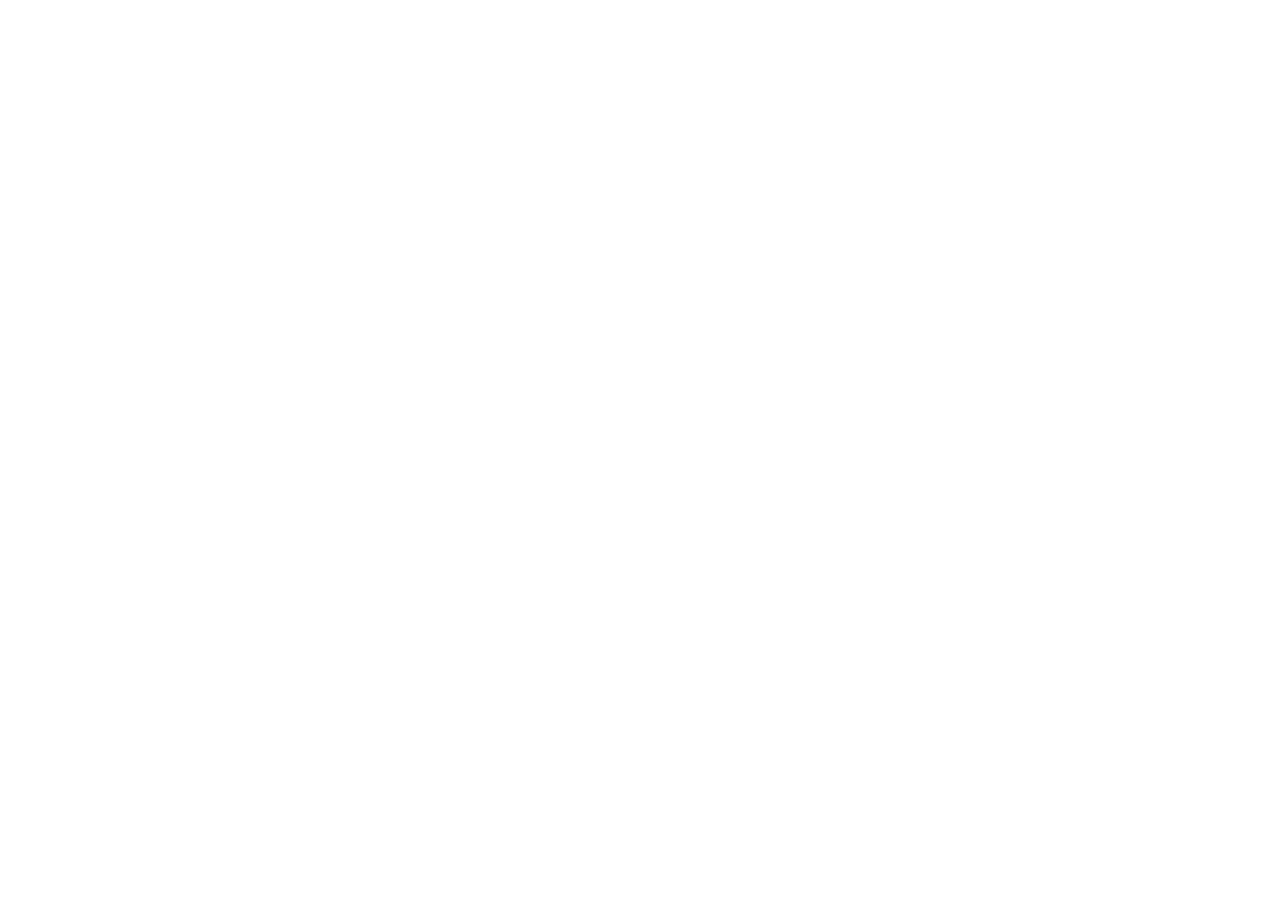
==== index.html @ 42611369 "New year new me project start" ====
<!DOCTYPE html>
<html lang="en">
<head>
    <meta charset="UTF-8">
    <meta name="viewport" content="width=device-width, initial-scale=1.0">
    <title>New Year New Me Project</title>
</head>
<body>
    
</body>
</html>
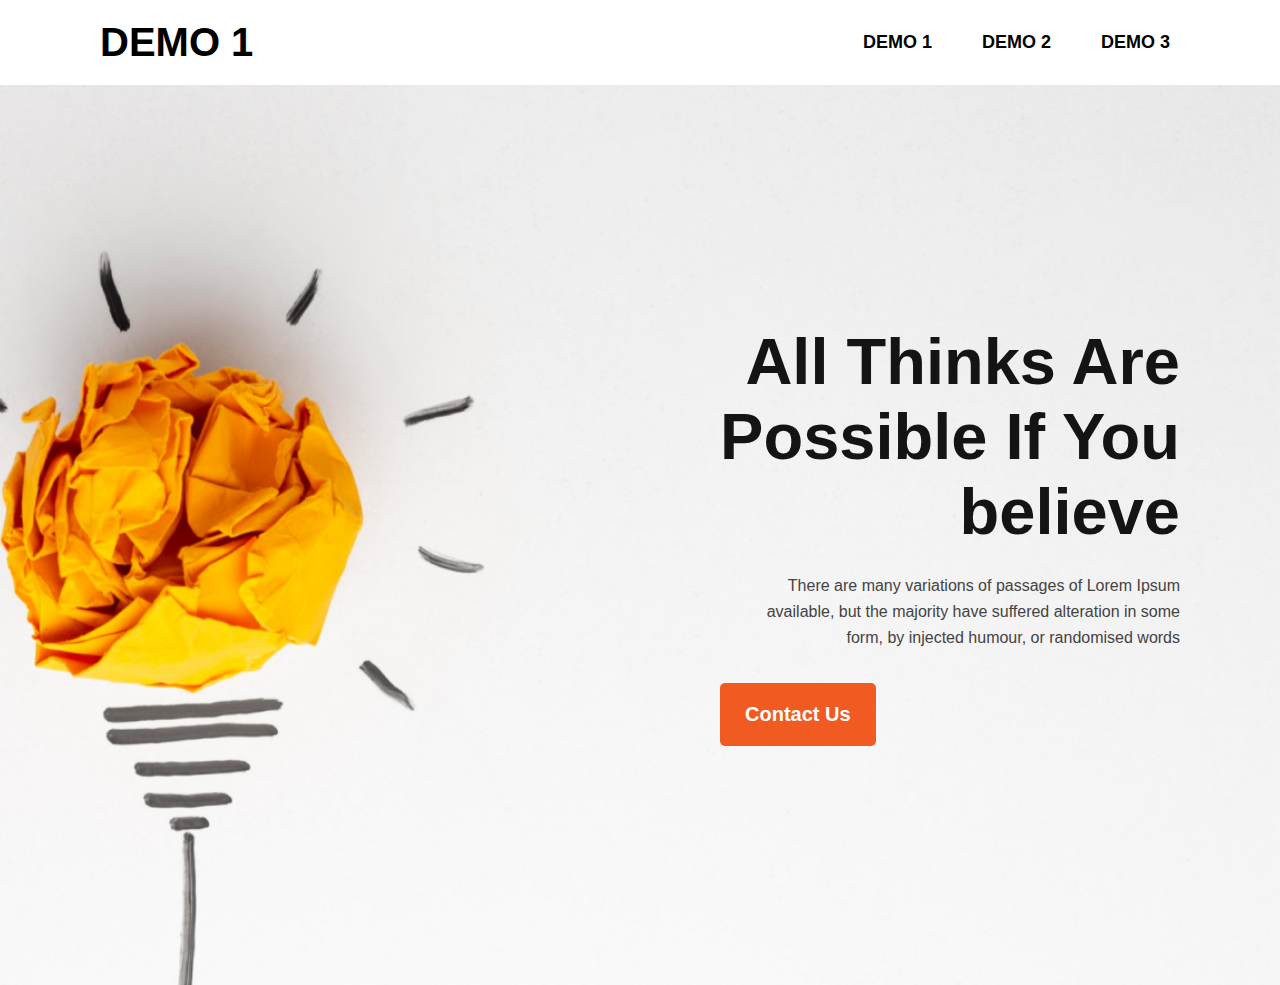
==== commit a6ca9e1d: "banner page edit" ====
--- a/index.html
+++ b/index.html
@@ -4,8 +4,30 @@
     <meta charset="UTF-8">
     <meta name="viewport" content="width=device-width, initial-scale=1.0">
     <title>New Year New Me Project</title>
+    <!-- External Css -->
+    <link rel="stylesheet" href="./style.css">
 </head>
 <body>
-    
+    <header>
+        <nav class="navigation-bar">
+            <div class="logo"><a href="index.html">DEMO 1</a></div>
+            <div class="menu">
+                <ul>
+                    <li>DEMO 1</li>
+                    <li>DEMO 2</li>
+                    <li>DEMO 3</li>
+                </ul>
+            </div>
+        </nav>
+        <div class="banner-container">
+            <div class="banner-content">
+                <h1 class="banner-title">All Thinks Are<br> Possible If You <br> believe</h1>
+                <p class="banner-description">There are many variations of passages of Lorem Ipsum <br> available, but the majority have suffered alteration in some <br> form, by injected humour, or randomised words</p>
+                <button class="banner-button-one">Contact Us</button>
+            </div>
+        </div>
+    </header>
+    <main></main>
+    <footer></footer>
 </body>
 </html>--- a/style.css
+++ b/style.css
@@ -0,0 +1,90 @@
+* {
+    margin: 0;
+    padding: 0;
+    box-sizing: border-box;
+}
+
+/* Universal font */
+body {
+    font-family: sans-serif;
+}
+
+/* Navigation style */
+
+.navigation-bar {
+    display: flex;
+    justify-content: space-between;
+    align-items: center;
+    padding: 20px 100px;
+    background-color: rgba(255, 255, 255, 0.277);
+}
+
+.logo a {
+    text-decoration: none;
+    color: black;
+    font-weight: bold;
+    font-size: 40px;
+}
+
+.menu ul {
+    display: flex;
+    gap: 30px;
+
+}
+
+.menu ul li {
+    list-style: none;
+    font-size: 18px;
+    font-weight: 700;
+    transition: .2s ease;
+    padding: 10px;
+}
+
+.menu ul li:hover {
+    font-size: 20px;
+    cursor: pointer;
+    background-color: rgb(223, 223, 223);
+
+}
+
+/* Banner style */
+.banner-container {
+    display: flex;
+    justify-content: right;
+    align-items: center;
+    height: 100vh;
+    background: url("./images/banner/banner1.png");
+    background-repeat: no-repeat;
+    background-position: center;
+    background-size: cover;
+    padding-right: 100px;
+}
+
+.banner-title {
+    color: #151414;
+    text-align: right;
+    font-size: 65px;
+    font-weight: 700;
+}
+
+.banner-description {
+    color: #444343;
+    text-align: right;
+    font-size: 16px;
+    font-weight: 400;
+    line-height: 26px;
+    margin-top: 24px;
+}
+
+.banner-button-one {
+    color: #FFF;
+    text-align: right;
+    margin-top: 32px;
+    font-size: 20px;
+    display: block;
+    font-weight: 600;
+    border: 0;
+    padding: 20px 25px;
+    border-radius: 5px;
+    background: #F15B22;
+}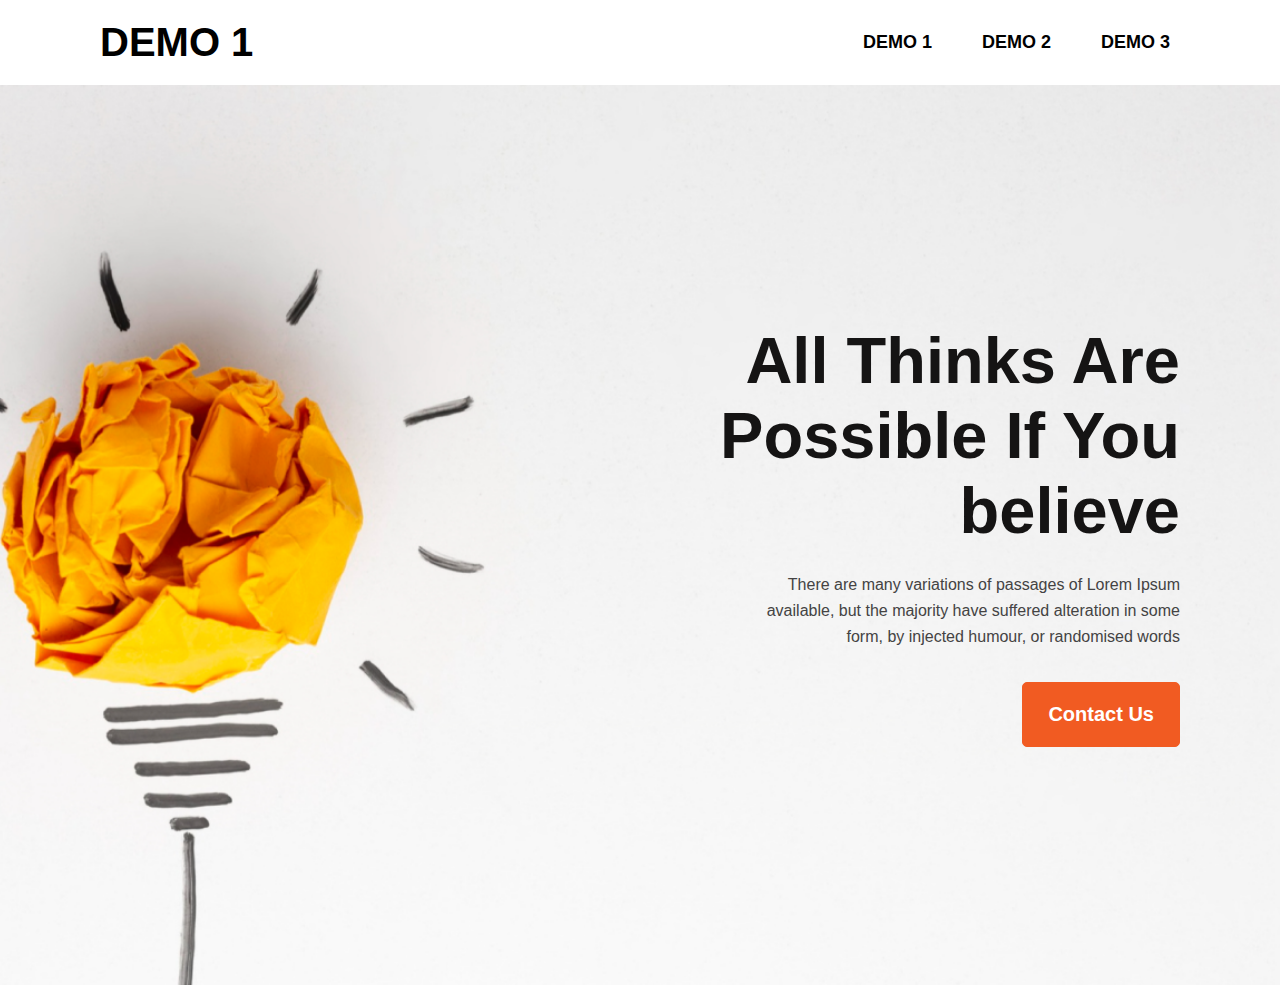
==== commit d09a4b16: "button hover style change" ====
--- a/index.html
+++ b/index.html
@@ -1,5 +1,6 @@
 <!DOCTYPE html>
 <html lang="en">
+
 <head>
     <meta charset="UTF-8">
     <meta name="viewport" content="width=device-width, initial-scale=1.0">
@@ -7,27 +8,31 @@
     <!-- External Css -->
     <link rel="stylesheet" href="./style.css">
 </head>
+
 <body>
     <header>
         <nav class="navigation-bar">
             <div class="logo"><a href="index.html">DEMO 1</a></div>
             <div class="menu">
                 <ul>
-                    <li>DEMO 1</li>
-                    <li>DEMO 2</li>
-                    <li>DEMO 3</li>
+                    <li><a href="index.html">DEMO 1</a></li>
+                    <li><a href="demo2.html">DEMO 2</a></li>
+                    <li><a href="demo3.html">DEMO 3</a></li>
                 </ul>
             </div>
         </nav>
         <div class="banner-container">
             <div class="banner-content">
                 <h1 class="banner-title">All Thinks Are<br> Possible If You <br> believe</h1>
-                <p class="banner-description">There are many variations of passages of Lorem Ipsum <br> available, but the majority have suffered alteration in some <br> form, by injected humour, or randomised words</p>
-                <button class="banner-button-one">Contact Us</button>
+                <p class="banner-description">There are many variations of passages of Lorem Ipsum <br> available, but
+                    the majority have suffered alteration in some <br> form, by injected humour, or randomised words</p>
+                <button class="banner-button-orange">Contact Us</button>
             </div>
         </div>
     </header>
-    <main></main>
+    <main>
+    </main>
     <footer></footer>
 </body>
+
 </html>--- a/style.css
+++ b/style.css
@@ -26,6 +26,8 @@
     font-size: 40px;
 }
 
+/* Menu Style */
+
 .menu ul {
     display: flex;
     gap: 30px;
@@ -40,6 +42,11 @@
     padding: 10px;
 }
 
+.menu ul li a {
+    text-decoration: none;
+    color: black;
+}
+
 .menu ul li:hover {
     font-size: 20px;
     cursor: pointer;
@@ -48,10 +55,12 @@
 }
 
 /* Banner style */
+
 .banner-container {
     display: flex;
     justify-content: right;
     align-items: center;
+    flex-direction: right;
     height: 100vh;
     background: url("./images/banner/banner1.png");
     background-repeat: no-repeat;
@@ -60,8 +69,41 @@
     padding-right: 100px;
 }
 
+.banner-container-two {
+    display: flex;
+    justify-content: right;
+    align-items: center;
+    flex-direction: right;
+    height: 100vh;
+    background: url("./images/banner/banner2.png");
+    background-repeat: no-repeat;
+    background-position: center;
+    background-size: cover;
+    padding-right: 100px;
+}
+
+.banner-container-three {
+    display: flex;
+    justify-content: right;
+    align-items: center;
+    flex-direction: right;
+    height: 100vh;
+    background: url("./images/banner/banner3.png");
+    background-repeat: no-repeat;
+    background-position: center top;
+    background-size: cover;
+    padding-right: 100px;
+}
+
 .banner-title {
     color: #151414;
+    text-align: right;
+    font-size: 65px;
+    font-weight: 700;
+}
+
+.banner-title-white {
+    color: #fff;
     text-align: right;
     font-size: 65px;
     font-weight: 700;
@@ -76,15 +118,54 @@
     margin-top: 24px;
 }
 
-.banner-button-one {
+.banner-description-white {
+    color: #fff;
+    text-align: right;
+    font-size: 16px;
+    font-weight: 400;
+    line-height: 26px;
+    margin-top: 24px;
+}
+
+/* Banner Button Style */
+
+.banner-button-orange {
     color: #FFF;
     text-align: right;
     margin-top: 32px;
     font-size: 20px;
     display: block;
     font-weight: 600;
-    border: 0;
+    border: 1px solid #F15B22;
     padding: 20px 25px;
     border-radius: 5px;
     background: #F15B22;
+    float: right;
+    transition: .2s ease-in-out;
+}
+
+.banner-button-orange:hover {
+    border: 1px solid #F15B22;
+    background-color: #FFF;
+    color: #F15B22;
+}
+
+.banner-button-white {
+    color: #005FAC;
+    text-align: right;
+    margin-top: 32px;
+    font-size: 20px;
+    display: block;
+    font-weight: 600;
+    border: 1px solid white;
+    background: white;
+    padding: 20px 25px;
+    border-radius: 5px;
+    float: right;
+    transition: .2s ease-in-out;
+}
+.banner-button-white:hover{
+    border: 1px solid #005FAC;
+    color: #fff;
+    background-color: #005FAC;
 }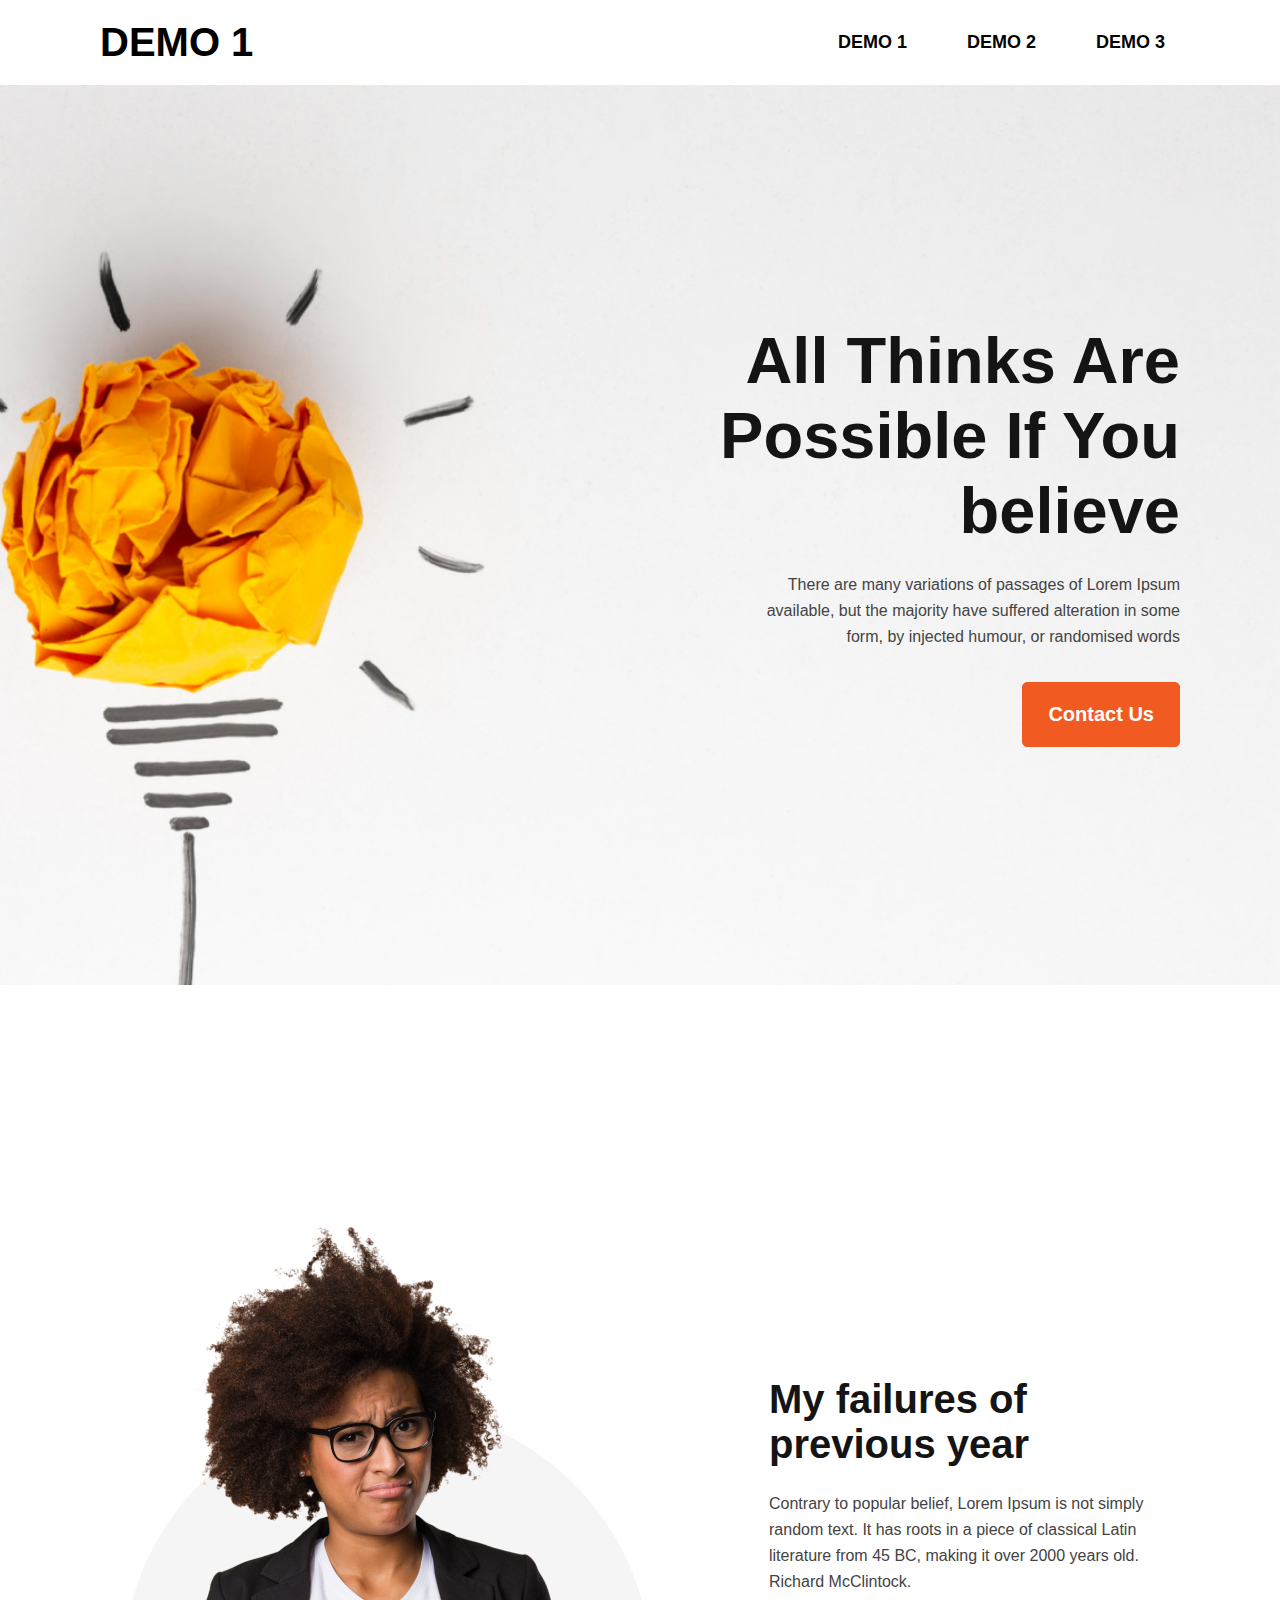
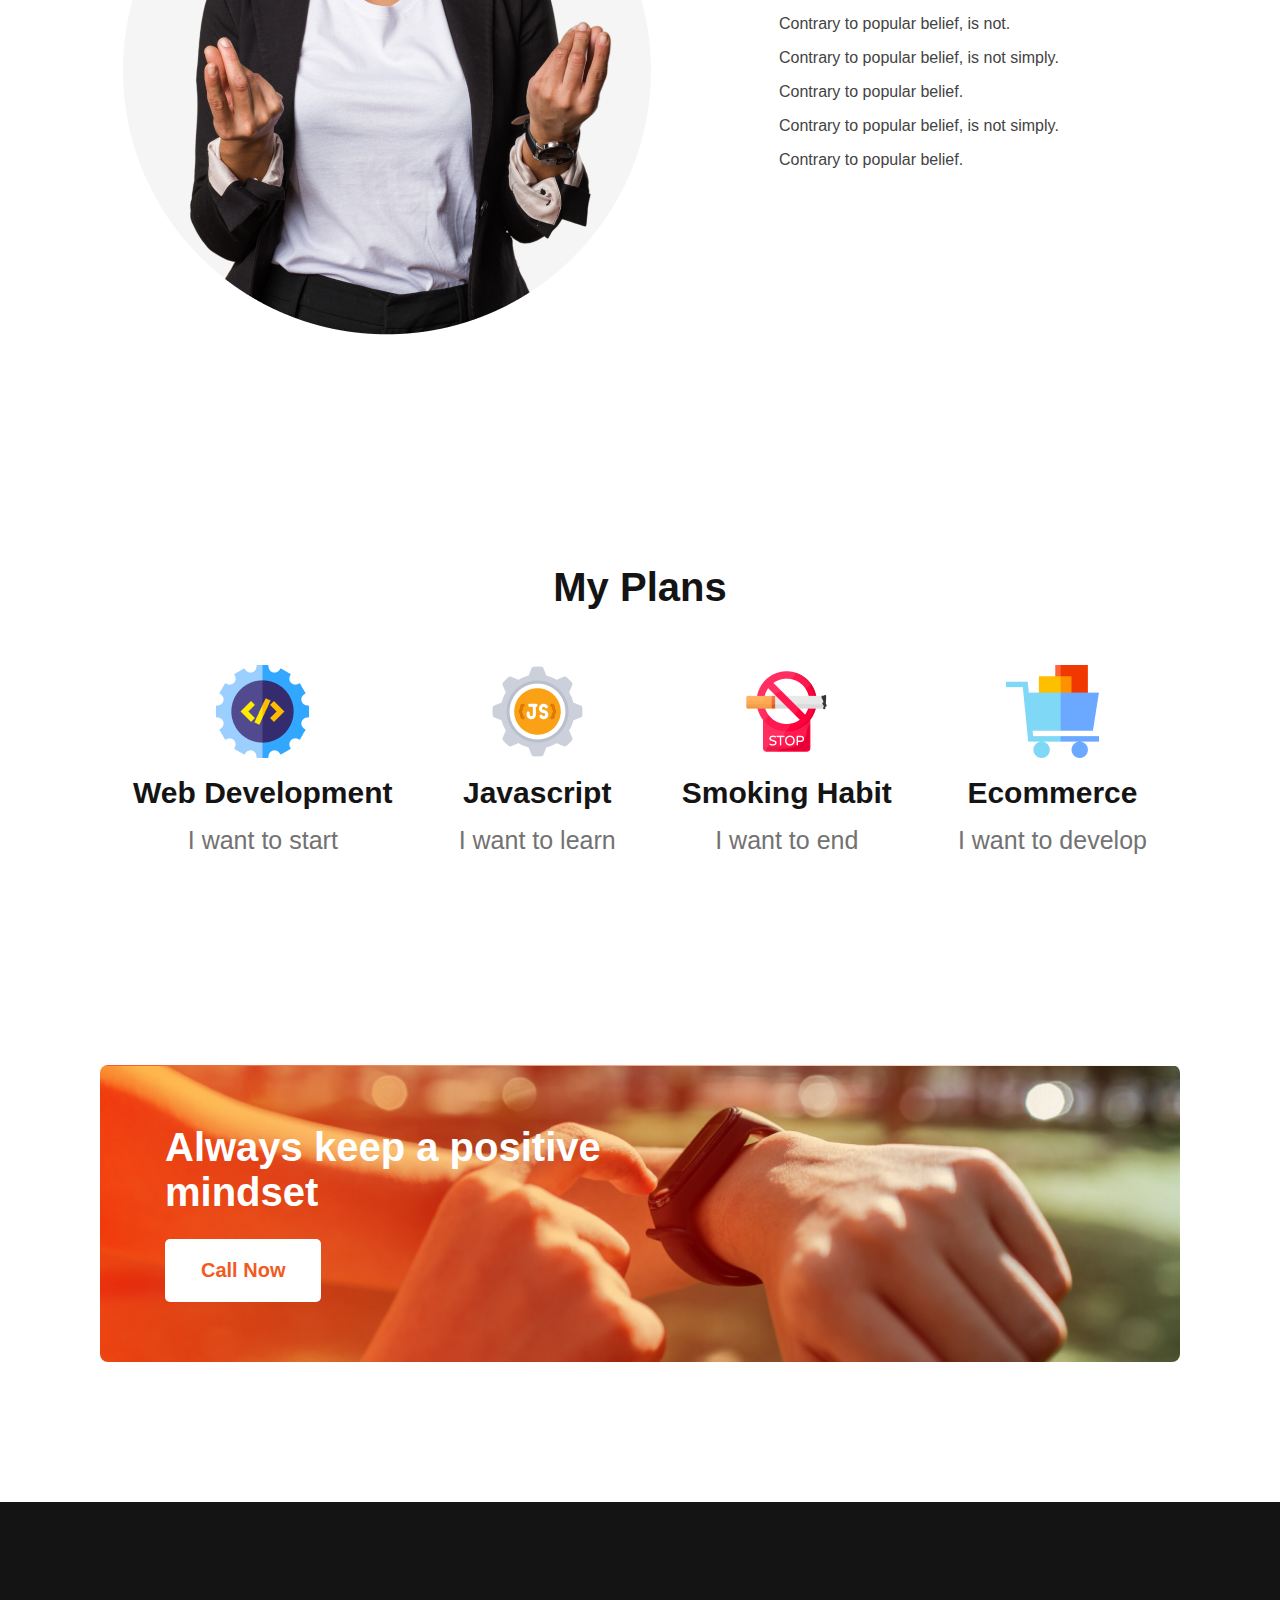
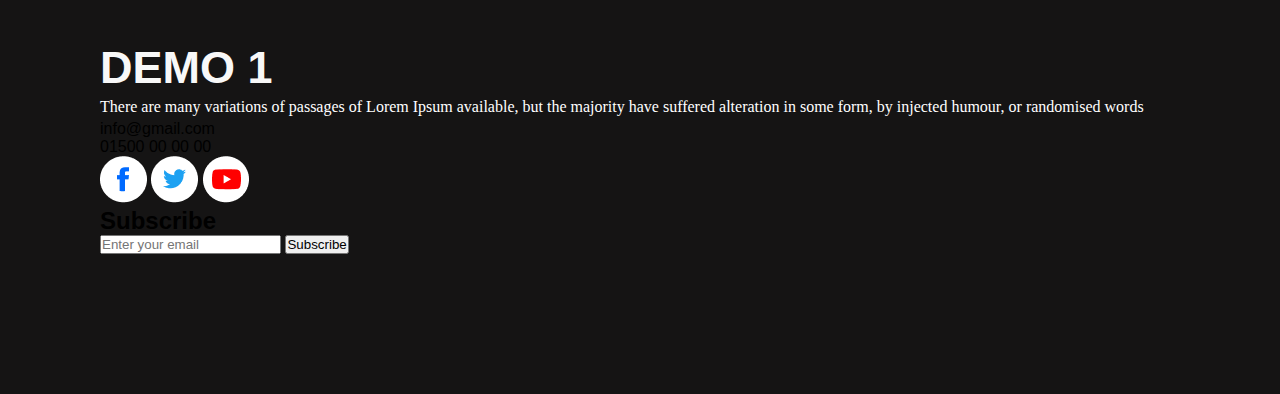
==== commit a78a83cc: "footer add done" ====
--- a/index.html
+++ b/index.html
@@ -7,10 +7,15 @@
     <title>New Year New Me Project</title>
     <!-- External Css -->
     <link rel="stylesheet" href="./style.css">
+    <!-- font awesome cdn -->
+    <link rel="stylesheet" href="https://cdnjs.cloudflare.com/ajax/libs/font-awesome/6.4.0/css/all.min.css"
+        integrity="sha512-iecdLmaskl7CVkqkXNQ/ZH/XLlvWZOJyj7Yy7tcenmpD1ypASozpmT/E0iPtmFIB46ZmdtAc9eNBvH0H/ZpiBw=="
+        crossorigin="anonymous" referrerpolicy="no-referrer" />
 </head>
 
 <body>
     <header>
+        <!-- Navigation start -->
         <nav class="navigation-bar">
             <div class="logo"><a href="index.html">DEMO 1</a></div>
             <div class="menu">
@@ -21,6 +26,7 @@
                 </ul>
             </div>
         </nav>
+        <!-- Navigation end -->
         <div class="banner-container">
             <div class="banner-content">
                 <h1 class="banner-title">All Thinks Are<br> Possible If You <br> believe</h1>
@@ -31,8 +37,75 @@
         </div>
     </header>
     <main>
+        <section class="my-failures-container">
+            <div class="my-failures-image">
+                <img src="./images/person.png" alt="">
+            </div>
+            <div class="my-failures-content">
+                <h1 class="my-failures-title">My failures of previous year</h1>
+                <p class="my-failures-description">Contrary to popular belief, Lorem Ipsum is not simply random text. It
+                    has roots in a piece of classical Latin literature from 45 BC, making it over 2000 years old.
+                    Richard McClintock.
+                </p>
+                <ul class="my-failures-list">
+                    <li><i class="icon fa-solid fa-check"></i>Contrary to popular belief, is not.</li>
+                    <li><i class="icon fa-solid fa-check"></i>Contrary to popular belief, is not simply.</li>
+                    <li><i class="icon fa-solid fa-check"></i>Contrary to popular belief.</li>
+                    <li><i class="icon fa-solid fa-check"></i>Contrary to popular belief, is not simply.</li>
+                    <li><i class="icon fa-solid fa-check"></i>Contrary to popular belief.</li>
+                </ul>
+            </div>
+        </section>
+        <section class="my-plans">
+            <h2 class="section-title">My Plans</h2>
+            <div class="all-plans-items">
+                <div class="plan-item">
+                    <img src="./images/icons/web.png" alt="" class="plan-image">
+                    <h3 class="plan-title">Web Development</h3>
+                    <p class="plan-description">I want to start</p>
+                </div>
+                <div class="plan-item">
+                    <img src="./images/icons/js.png" alt="" class="plan-image">
+                    <h3 class="plan-title">Javascript </h3>
+                    <p class="plan-description">I want to learn</p>
+                </div>
+                <div class="plan-item">
+                    <img src="./images/icons/smoke.png" alt="" class="plan-image">
+                    <h3 class="plan-title">Smoking Habit</h3>
+                    <p class="plan-description">I want to end</p>
+                </div>
+                <div class="plan-item">
+                    <img src="./images/icons/ecom.png" alt="" class="plan-image">
+                    <h3 class="plan-title">Ecommerce</h3>
+                    <p class="plan-description">I want to develop</p>
+                </div>
+            </div>
+        </section>
+        <section class="call-now-banner"> 
+            <div class="call-now-content">
+                <h1 class="call-now-title">Always keep a positive <br> mindset</h1>
+                <button class="call-now-btn">Call Now</button>
+            </div>
+        </section>
     </main>
-    <footer></footer>
+    <footer>
+         <div class="footer-content">
+            <h1 class="logo-white">DEMO 1</h1>
+            <p class="footer-description">There are many variations of passages of Lorem Ipsum available, but the majority have suffered alteration in some form, by injected humour, or randomised words</p>
+            <p class="footer-email">info@gmail.com</p>
+            <p class="footer-phone">01500 00 00 00</p>
+            <div class="social-icon">
+                <img src="./images/icons/fb.png" alt="">
+                <img src="./images/icons/twitter.png" alt="">
+                <img src="./images/icons/youtube.png" alt="">
+            </div>
+         </div>
+         <div class="footer-form">
+            <h2 class="form-tile">Subscribe</h2>
+            <input type="text" placeholder="Enter your email"> 
+            <button class="subscribe-btn">Subscribe</button>
+         </div>
+    </footer>
 </body>
 
 </html>--- a/style.css
+++ b/style.css
@@ -39,18 +39,18 @@
     font-size: 18px;
     font-weight: 700;
     transition: .2s ease;
-    padding: 10px;
+
 }
 
 .menu ul li a {
     text-decoration: none;
     color: black;
-}
-
-.menu ul li:hover {
-    font-size: 20px;
+    padding: 15px;
+}
+
+.menu ul li a:hover {
     cursor: pointer;
-    background-color: rgb(223, 223, 223);
+    background-color: rgba(239, 239, 239, 0.776);
 
 }
 
@@ -164,8 +164,156 @@
     float: right;
     transition: .2s ease-in-out;
 }
-.banner-button-white:hover{
-    border: 1px solid #005FAC;
+
+.banner-button-white:hover {
+    border: 1px solid #fff;
     color: #fff;
     background-color: #005FAC;
+}
+
+/* Section style */
+section {
+    margin: 140px 0;
+}
+
+/* My function edit */
+
+.my-failures-container {
+    display: flex;
+    justify-content: space-between;
+    align-items: center;
+    height: 100vh;
+    padding: 0px 100px;
+    gap: 100px;
+}
+
+.my-failures-content {
+    width: 50%;
+}
+
+.my-failures-title {
+    color: #151414;
+    font-size: 40px;
+    font-weight: 700;
+    margin-bottom: 24px;
+}
+
+.my-failures-description {
+    color: #444343;
+    font-size: 16px;
+    font-weight: 400;
+    line-height: 26px;
+    margin-bottom: 16px;
+}
+
+.my-failures-list li {
+    list-style: none;
+    margin-top: 8px;
+    color: #444343;
+    font-size: 16px;
+    font-weight: 400;
+    line-height: 26px;
+}
+
+.my-failures-list .icon {
+    color: #16D887;
+    margin-right: 10px;
+}
+
+/* My plan style */
+.my-plans {
+    height: 40vh;
+    padding: 0px 100px;
+}
+
+.section-title {
+    text-align: center;
+    color: #151414;
+    font-size: 40px;
+    font-weight: 700;
+    margin-bottom: 55px;
+}
+
+.all-plans-items {
+    display: flex;
+    justify-content: space-around;
+}
+
+.plan-item {
+    display: flex;
+    align-items: center;
+    flex-direction: column;
+}
+
+.plan-image {
+    margin-bottom: 18px;
+}
+
+.plan-title {
+    color: #151414;
+    font-size: 30px;
+    font-weight: 700;
+    margin-bottom: 16px;
+}
+
+.plan-description {
+    color: #737272;
+    font-size: 25px;
+    font-weight: 500;
+}
+
+/* Call now banner style  */
+
+.call-now-banner {
+    margin-right: 100px;
+    margin-left: 100px;
+}
+
+.call-now-content {
+    padding: 60px 0px 60px 65px;
+    border-radius: 8px;
+    background: url('./images/watch.png'), linear-gradient(90deg, #F15B22, rgba(241, 91, 34, 0.00) 100%);
+    background-repeat: no-repeat;
+    background-position: center;
+    background-size: cover;
+    background-blend-mode: overlay;
+}
+
+.call-now-title {
+    color: #FFF;
+    font-size: 40px;
+    font-weight: 700;
+    margin-bottom: 24px;
+}
+
+.call-now-btn {
+    padding: 20px 36px;
+    border-radius: 5px;
+    background: #FFF;
+    color: #F15B22;
+    text-align: center;
+    font-size: 20px;
+    font-weight: 600;
+    border: hidden;
+}
+
+/* Footer style */
+footer {
+    margin-top: 140px;
+    padding: 140px 100px;
+    background-color: #151414;
+}
+
+.logo-white {
+    color: #F8F8F8;
+    font-size: 45px;
+    font-weight: 700;
+}
+.footer-description{
+    color: #FFF;
+font-family: Work Sans;
+font-size: 16px;
+font-style: normal;
+font-weight: 400;
+line-height: 26px;
 }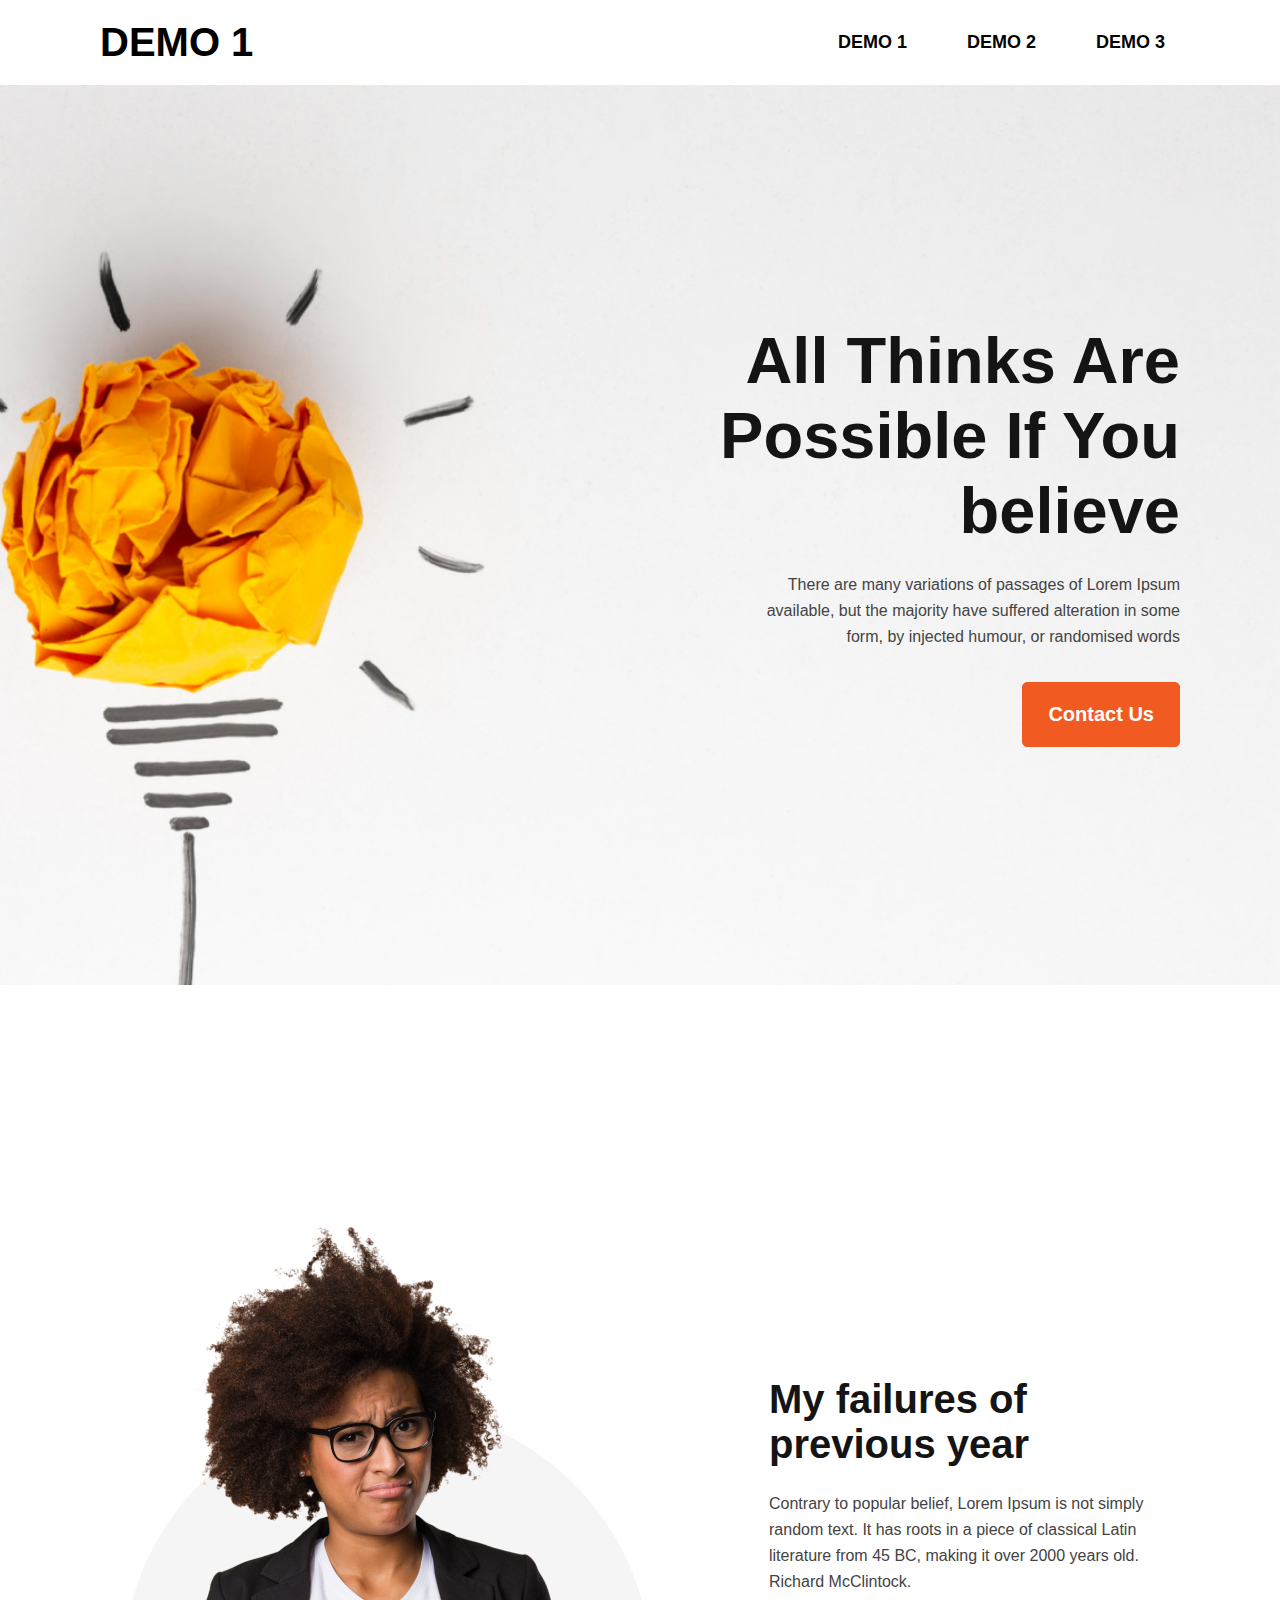
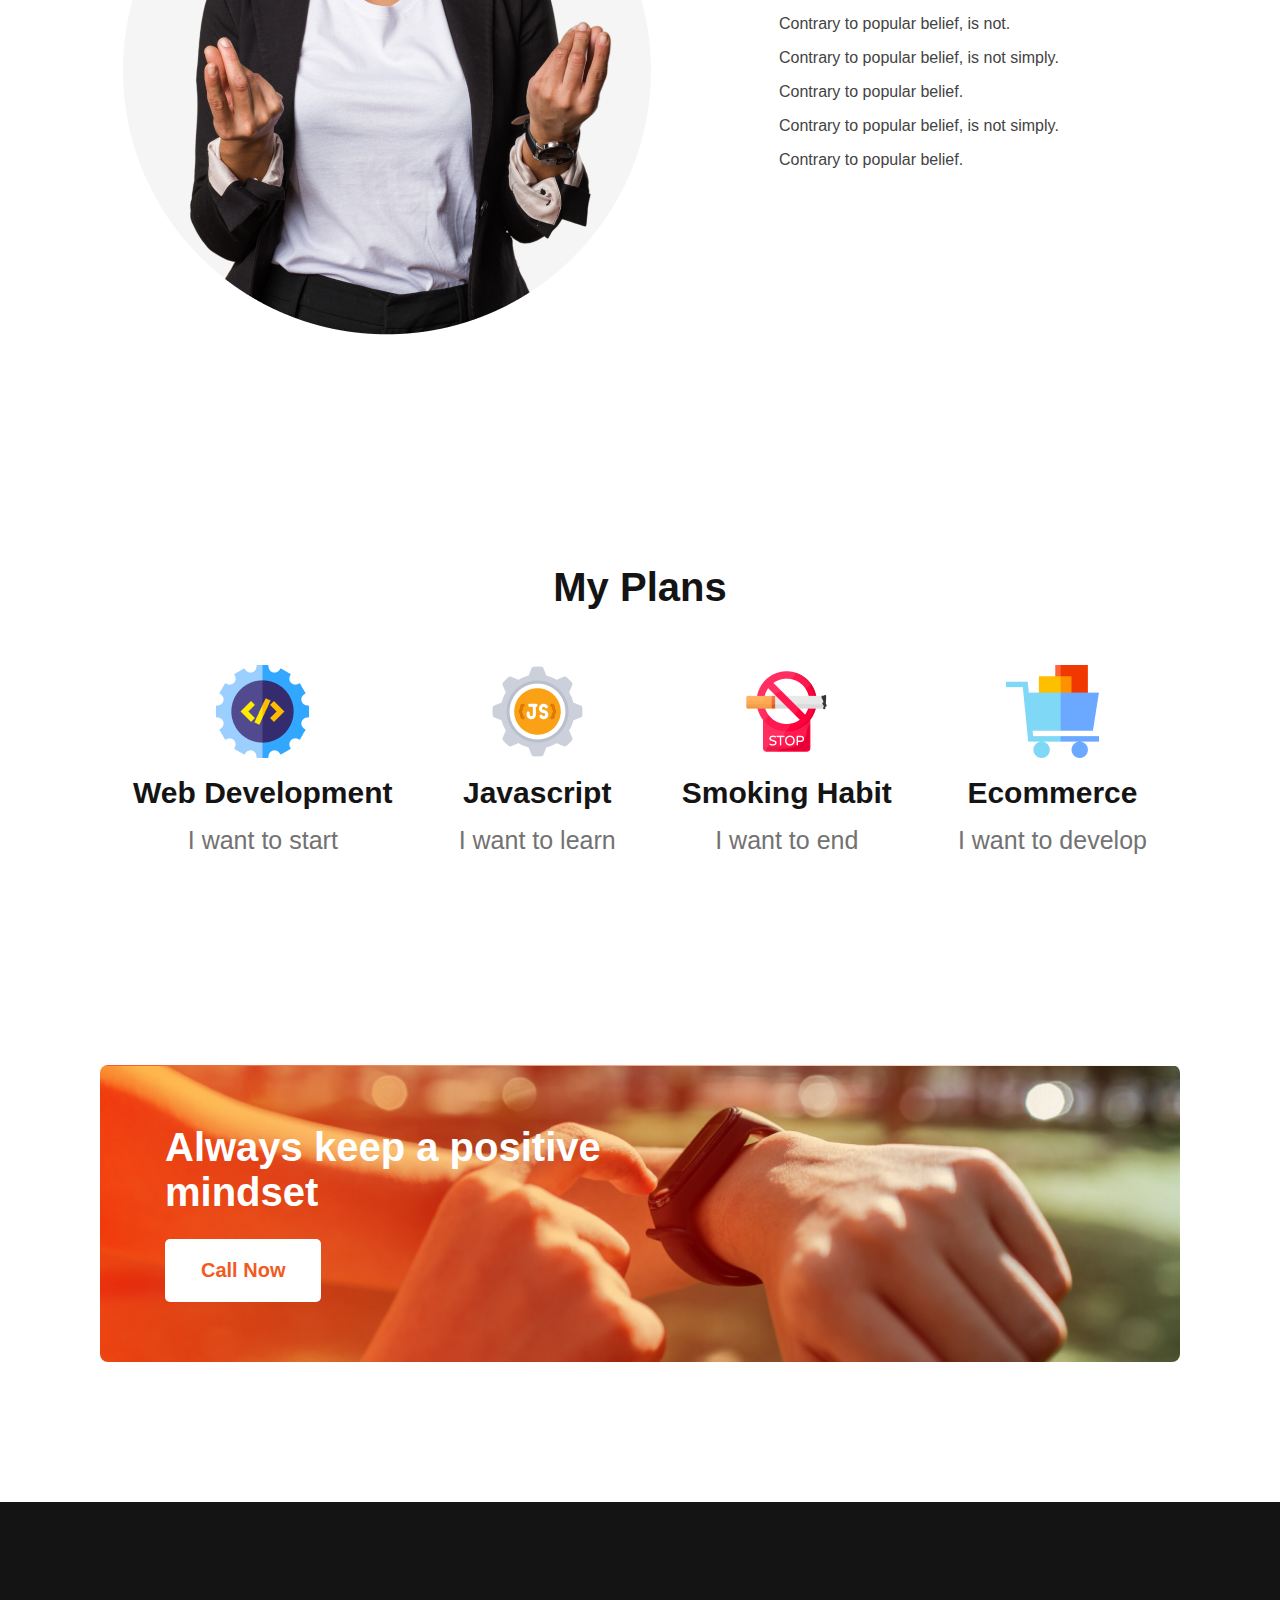
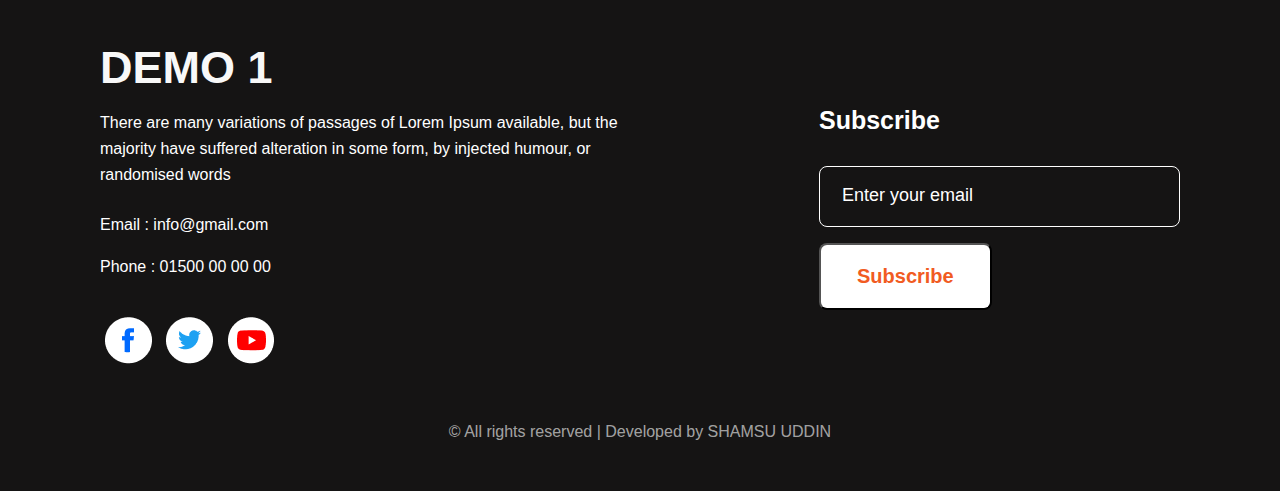
==== commit 2bac7e57: "first version" ====
--- a/index.html
+++ b/index.html
@@ -81,7 +81,7 @@
                 </div>
             </div>
         </section>
-        <section class="call-now-banner"> 
+        <section class="call-now-banner">
             <div class="call-now-content">
                 <h1 class="call-now-title">Always keep a positive <br> mindset</h1>
                 <button class="call-now-btn">Call Now</button>
@@ -89,22 +89,27 @@
         </section>
     </main>
     <footer>
-         <div class="footer-content">
-            <h1 class="logo-white">DEMO 1</h1>
-            <p class="footer-description">There are many variations of passages of Lorem Ipsum available, but the majority have suffered alteration in some form, by injected humour, or randomised words</p>
-            <p class="footer-email">info@gmail.com</p>
-            <p class="footer-phone">01500 00 00 00</p>
-            <div class="social-icon">
-                <img src="./images/icons/fb.png" alt="">
-                <img src="./images/icons/twitter.png" alt="">
-                <img src="./images/icons/youtube.png" alt="">
+        <div class="footer-container">
+            <div class="footer-content">
+                <h1 class="logo-white">DEMO 1</h1>
+                <p class="footer-description">There are many variations of passages of Lorem Ipsum available, but the
+                    majority have suffered alteration in some form, by injected humour, or randomised words</p>
+                <p class="footer-email">Email : info@gmail.com</p>
+                <p class="footer-phone">Phone : 01500 00 00 00</p>
+                <div class="social-icon">
+                    <img src="./images/icons/fb.png" alt="">
+                    <img src="./images/icons/twitter.png" alt="">
+                    <img src="./images/icons/youtube.png" alt="">
+                </div>
             </div>
-         </div>
-         <div class="footer-form">
-            <h2 class="form-tile">Subscribe</h2>
-            <input type="text" placeholder="Enter your email"> 
-            <button class="subscribe-btn">Subscribe</button>
-         </div>
+            <div class="subscribe-form">
+                <h2 class="subscribe-title">Subscribe</h2>
+                <input class="input-area" type="text" placeholder="Enter your email">
+                <button class="subscribe-btn">Subscribe</button>
+            </div>
+        </div>
+        <p class="copywrite-text">&copy; All rights reserved | Developed by SHAMSU UDDIN</p>
+
     </footer>
 </body>
 
--- a/style.css
+++ b/style.css
@@ -298,22 +298,92 @@
 }
 
 /* Footer style */
+
 footer {
     margin-top: 140px;
-    padding: 140px 100px;
+    padding: 140px 100px 50px 100px;
     background-color: #151414;
+    
+}
+.footer-container{
+    display: flex;
+    justify-content: space-between;
+    align-items: center;
+}
+.footer-content{
+    width: 50%;
 }
 
 .logo-white {
     color: #F8F8F8;
     font-size: 45px;
     font-weight: 700;
-}
-.footer-description{
-    color: #FFF;
-font-family: Work Sans;
-font-size: 16px;
-font-style: normal;
-font-weight: 400;
-line-height: 26px;
+    margin-bottom: 16px;
+}
+
+.footer-description {
+    color: #FFF;
+    font-size: 16px;
+    font-weight: 400;
+    line-height: 26px;
+    margin-bottom: 24px;
+}
+
+.footer-email {
+    color: #FFF;
+    font-size: 16px;
+    font-weight: 400;
+    line-height: 26px;
+    margin-bottom: 16px;
+}
+
+.footer-phone {
+    color: #FFF;
+    font-size: 16px;
+    font-weight: 400;
+    line-height: 26px;
+    margin-bottom: 32px;
+}
+
+.social-icon img {
+    margin: 5px;
+}
+
+.subscribe-title {
+    color: #FFF;
+    font-size: 25px;
+    font-weight: 600;
+    margin-bottom: 31px;
+}
+
+.input-area {
+    background-color: transparent;
+    border-radius: 8px;
+    border: 1px solid #FFF;
+    padding: 22px 160px 22px 22px;
+    margin-bottom: 16px;
+    display: block;
+}
+
+.input-area::placeholder {
+    color: #fff;
+    font-size: 18px;
+    font-weight: 400;
+}
+
+.subscribe-btn {
+    border-radius: 8px;
+    background: #FFF;
+    padding: 20px 36px;
+    color: #F15B22;
+    font-size: 20px;
+    font-weight: 600;
+    display: block;
+
+}
+
+.copywrite-text{
+    color: #ffffff9e;
+    text-align: center;
+    margin-top: 50px;
 }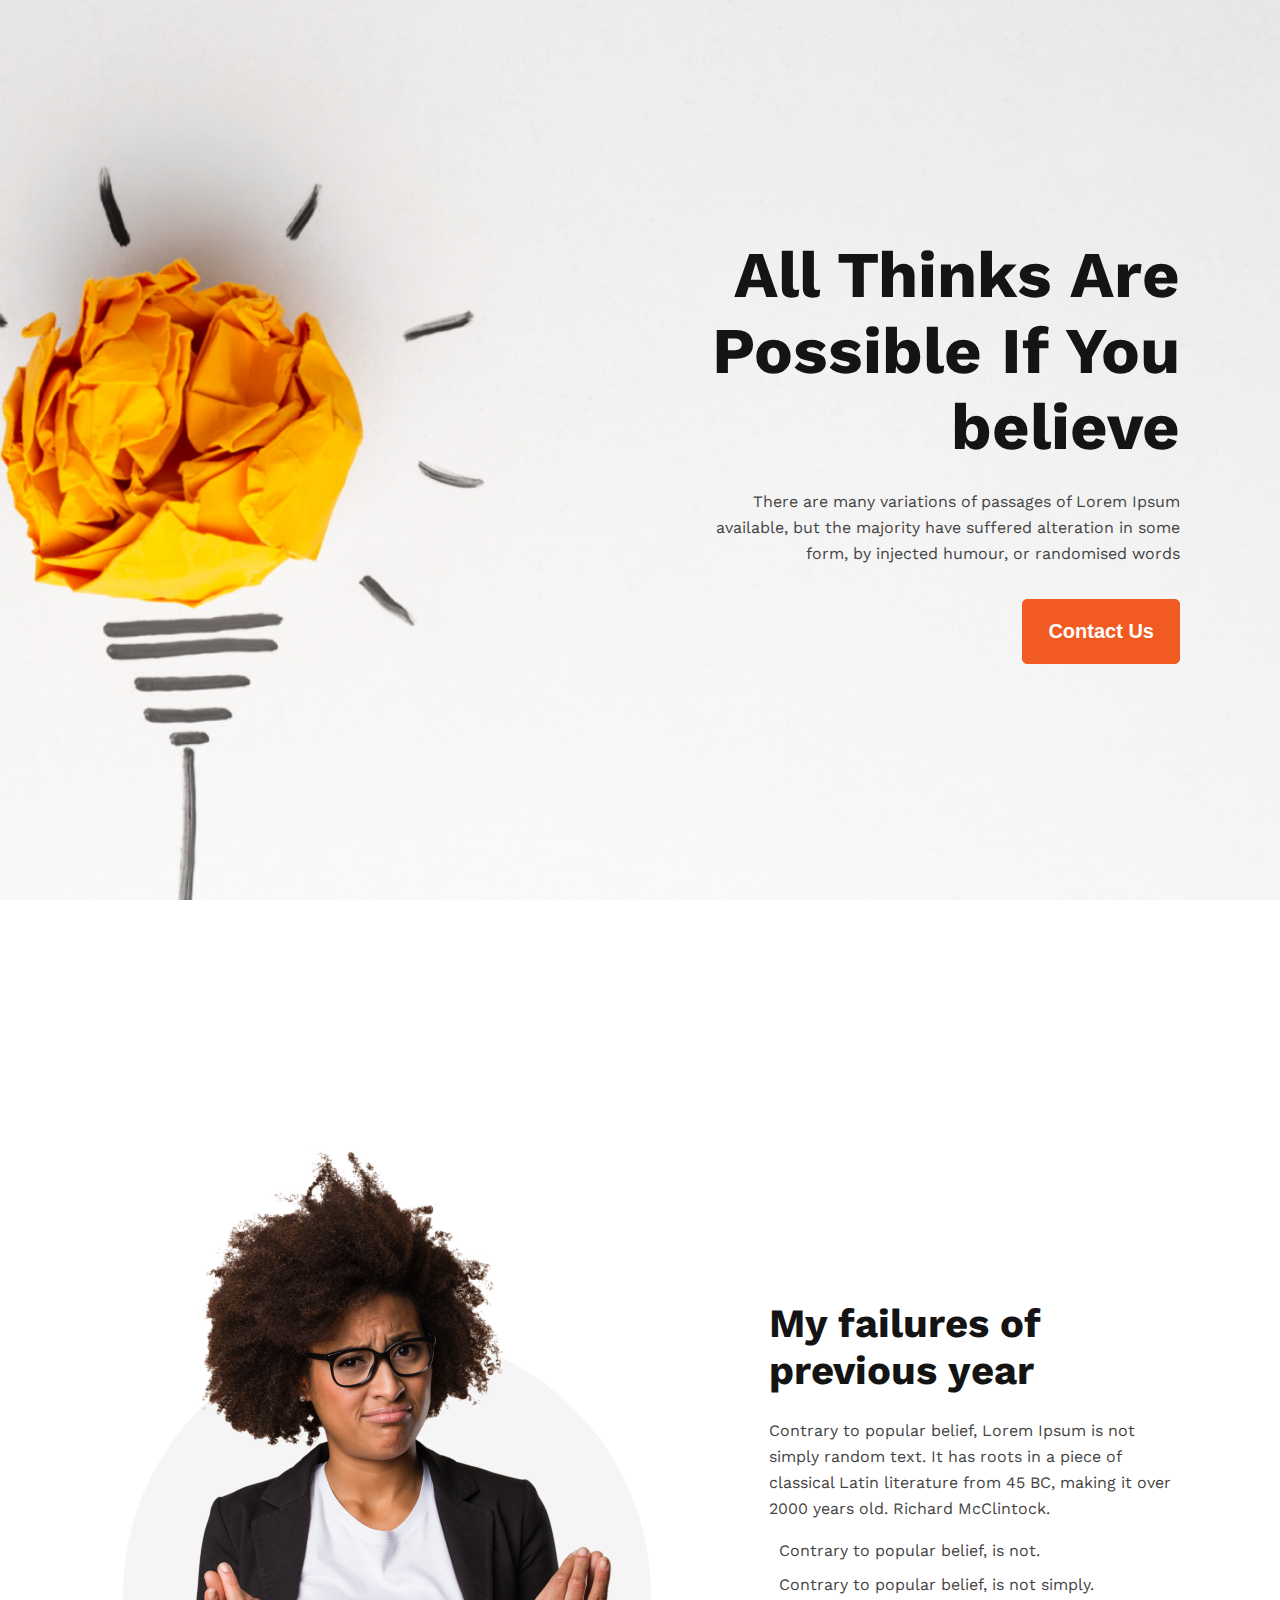
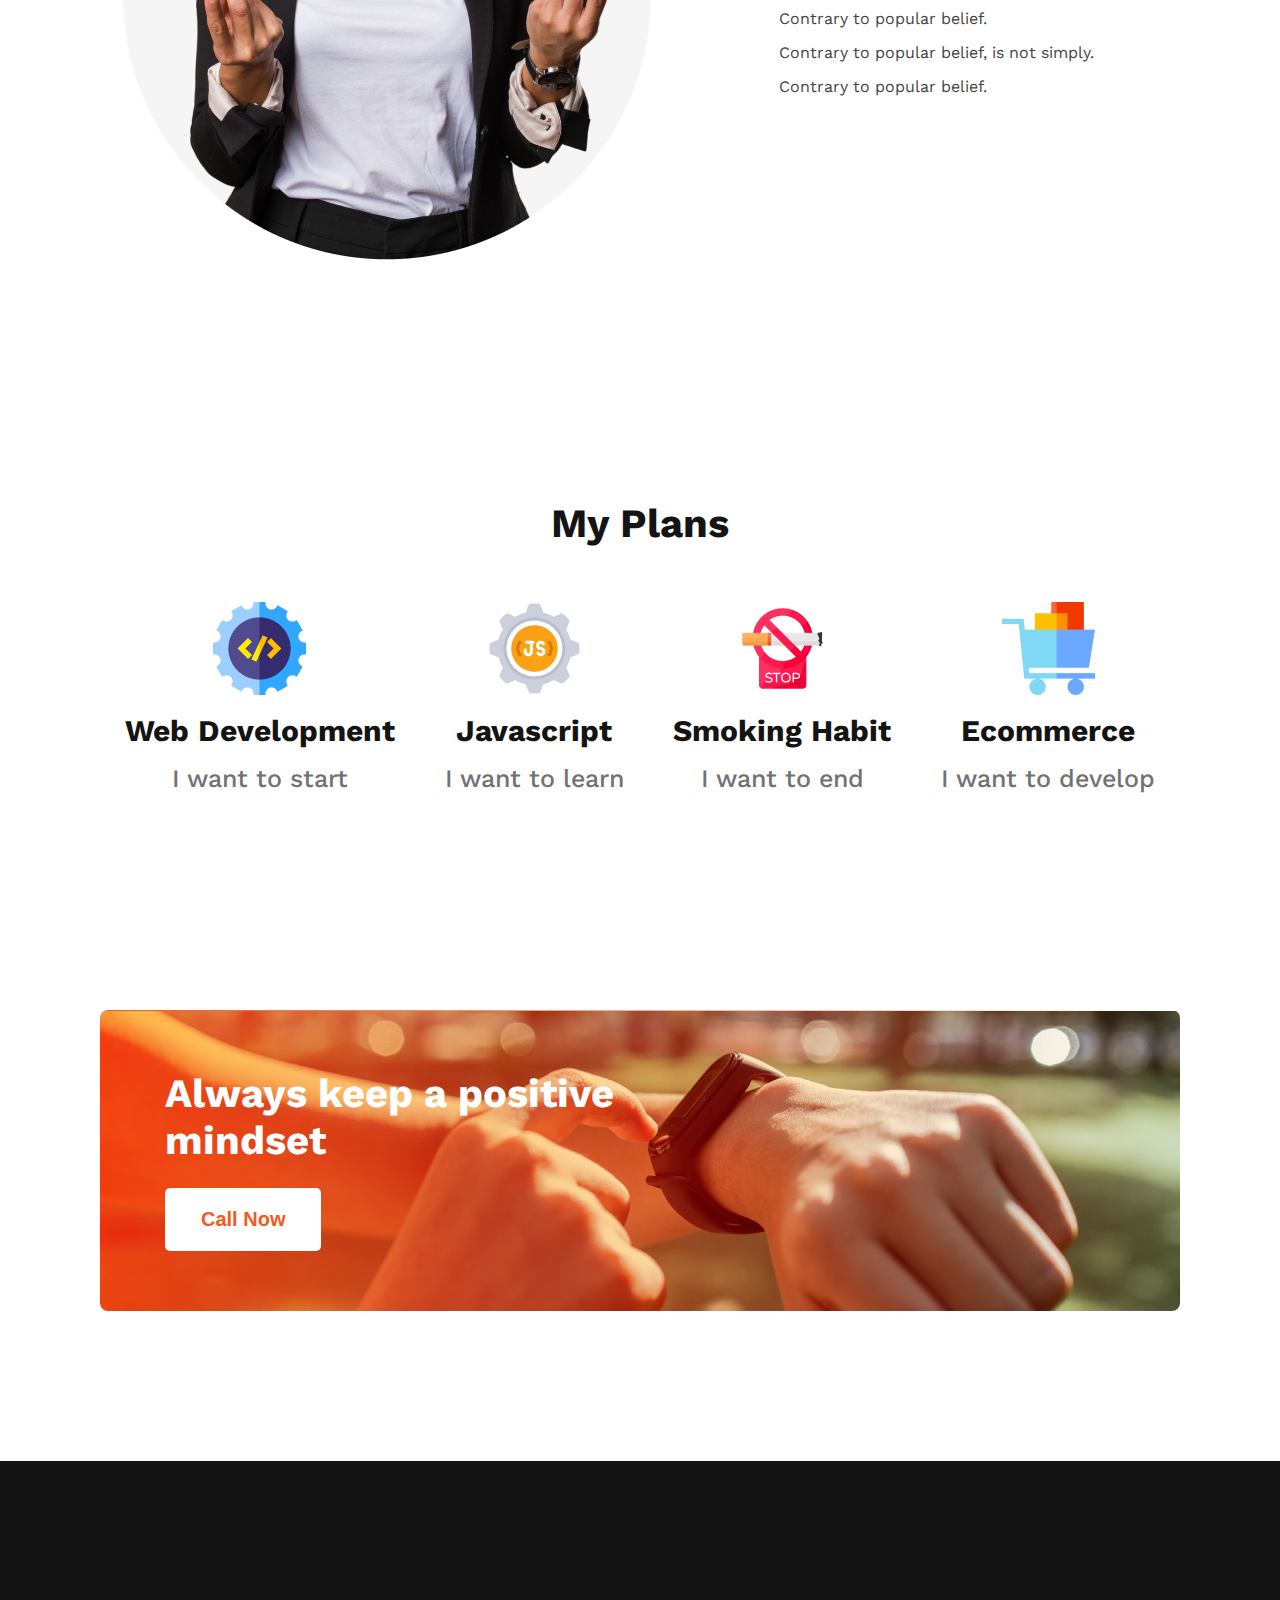
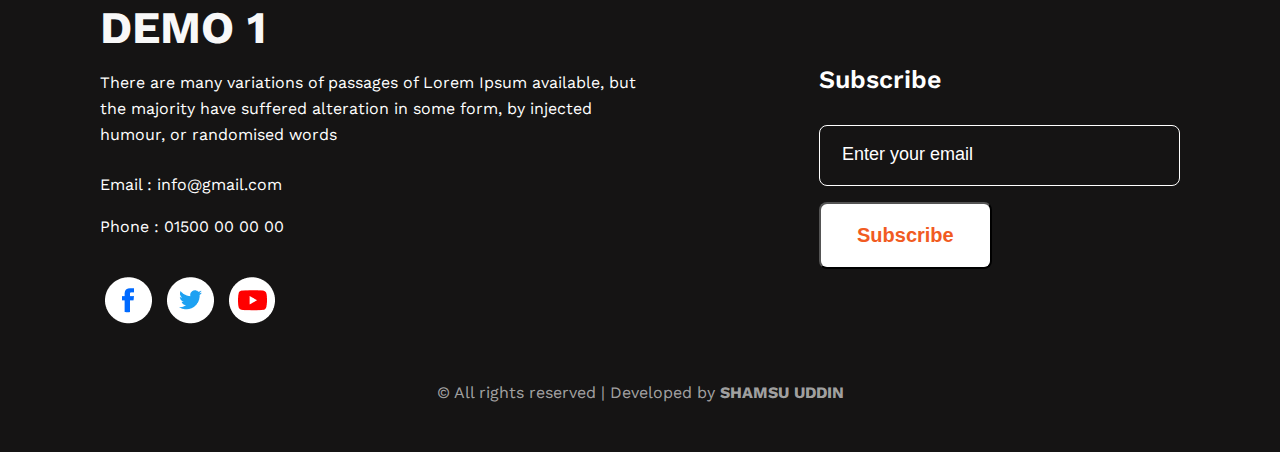
==== commit c74110b5: "add all comments" ====
--- a/index.html
+++ b/index.html
@@ -5,28 +5,19 @@
     <meta charset="UTF-8">
     <meta name="viewport" content="width=device-width, initial-scale=1.0">
     <title>New Year New Me Project</title>
-    <!-- External Css -->
+    <!-- External Css link -->
     <link rel="stylesheet" href="./style.css">
-    <!-- font awesome cdn -->
+    <!-- font awesome cdn link from cdn.js -->
     <link rel="stylesheet" href="https://cdnjs.cloudflare.com/ajax/libs/font-awesome/6.4.0/css/all.min.css"
-        integrity="sha512-iecdLmaskl7CVkqkXNQ/ZH/XLlvWZOJyj7Yy7tcenmpD1ypASozpmT/E0iPtmFIB46ZmdtAc9eNBvH0H/ZpiBw=="
-        crossorigin="anonymous" referrerpolicy="no-referrer" />
+    integrity="sha512-iecdLmaskl7CVkqkXNQ/ZH/XLlvWZOJyj7Yy7tcenmpD1ypASozpmT/E0iPtmFIB46ZmdtAc9eNBvH0H/ZpiBw=="
+    crossorigin="anonymous" referrerpolicy="no-referrer" />
 </head>
 
 <body>
+    <!-- Header start -->
     <header>
-        <!-- Navigation start -->
-        <nav class="navigation-bar">
-            <div class="logo"><a href="index.html">DEMO 1</a></div>
-            <div class="menu">
-                <ul>
-                    <li><a href="index.html">DEMO 1</a></li>
-                    <li><a href="demo2.html">DEMO 2</a></li>
-                    <li><a href="demo3.html">DEMO 3</a></li>
-                </ul>
-            </div>
-        </nav>
-        <!-- Navigation end -->
+
+        <!-- Banner start -->
         <div class="banner-container">
             <div class="banner-content">
                 <h1 class="banner-title">All Thinks Are<br> Possible If You <br> believe</h1>
@@ -35,8 +26,14 @@
                 <button class="banner-button-orange">Contact Us</button>
             </div>
         </div>
+        <!-- Banner end -->
+
     </header>
+    <!-- Header end -->
+
+    <!-- Main part start -->
     <main>
+        <!-- Failure section start -->
         <section class="my-failures-container">
             <div class="my-failures-image">
                 <img src="./images/person.png" alt="">
@@ -56,6 +53,9 @@
                 </ul>
             </div>
         </section>
+        <!-- Failure section end -->
+
+        <!-- My plans section start -->
         <section class="my-plans">
             <h2 class="section-title">My Plans</h2>
             <div class="all-plans-items">
@@ -81,14 +81,22 @@
                 </div>
             </div>
         </section>
+        <!-- My plans section end -->
+
+        <!-- Call now banner -->
         <section class="call-now-banner">
             <div class="call-now-content">
                 <h1 class="call-now-title">Always keep a positive <br> mindset</h1>
                 <button class="call-now-btn">Call Now</button>
             </div>
         </section>
+        <!-- Call now banner -->
     </main>
+    <!-- Main part end -->
+
+    <!-- Footer start -->
     <footer>
+        <!-- Footer logo & content start -->
         <div class="footer-container">
             <div class="footer-content">
                 <h1 class="logo-white">DEMO 1</h1>
@@ -102,15 +110,19 @@
                     <img src="./images/icons/youtube.png" alt="">
                 </div>
             </div>
+            <!-- Footer logo & content end -->
+
+            <!-- Subscribe form start -->
             <div class="subscribe-form">
                 <h2 class="subscribe-title">Subscribe</h2>
                 <input class="input-area" type="text" placeholder="Enter your email">
                 <button class="subscribe-btn">Subscribe</button>
             </div>
+            <!-- Subscribe form end -->
         </div>
-        <p class="copywrite-text">&copy; All rights reserved | Developed by SHAMSU UDDIN</p>
-
+        <!-- Copywrite text -->
+        <p class="copywrite-text">&copy; All rights reserved | Developed by <strong> SHAMSU UDDIN </strong></p>
     </footer>
+    <!-- Footer end -->
 </body>
-
 </html>--- a/style.css
+++ b/style.css
@@ -1,60 +1,19 @@
+/* Google font link */
+@import url('https://fonts.googleapis.com/css2?family=Work+Sans:wght@400;500;600;700;800;900&display=swap');
+
+/* Universal code start */
 * {
     margin: 0;
     padding: 0;
     box-sizing: border-box;
 }
 
-/* Universal font */
 body {
-    font-family: sans-serif;
-}
-
-/* Navigation style */
-
-.navigation-bar {
-    display: flex;
-    justify-content: space-between;
-    align-items: center;
-    padding: 20px 100px;
-    background-color: rgba(255, 255, 255, 0.277);
-}
-
-.logo a {
-    text-decoration: none;
-    color: black;
-    font-weight: bold;
-    font-size: 40px;
-}
-
-/* Menu Style */
-
-.menu ul {
-    display: flex;
-    gap: 30px;
-
-}
-
-.menu ul li {
-    list-style: none;
-    font-size: 18px;
-    font-weight: 700;
-    transition: .2s ease;
-
-}
-
-.menu ul li a {
-    text-decoration: none;
-    color: black;
-    padding: 15px;
-}
-
-.menu ul li a:hover {
-    cursor: pointer;
-    background-color: rgba(239, 239, 239, 0.776);
-
-}
-
-/* Banner style */
+    font-family: 'Work Sans', sans-serif;
+}
+/* Universal code end */
+
+/* Banner style start */
 
 .banner-container {
     display: flex;
@@ -69,32 +28,6 @@
     padding-right: 100px;
 }
 
-.banner-container-two {
-    display: flex;
-    justify-content: right;
-    align-items: center;
-    flex-direction: right;
-    height: 100vh;
-    background: url("./images/banner/banner2.png");
-    background-repeat: no-repeat;
-    background-position: center;
-    background-size: cover;
-    padding-right: 100px;
-}
-
-.banner-container-three {
-    display: flex;
-    justify-content: right;
-    align-items: center;
-    flex-direction: right;
-    height: 100vh;
-    background: url("./images/banner/banner3.png");
-    background-repeat: no-repeat;
-    background-position: center top;
-    background-size: cover;
-    padding-right: 100px;
-}
-
 .banner-title {
     color: #151414;
     text-align: right;
@@ -102,24 +35,8 @@
     font-weight: 700;
 }
 
-.banner-title-white {
-    color: #fff;
-    text-align: right;
-    font-size: 65px;
-    font-weight: 700;
-}
-
 .banner-description {
     color: #444343;
-    text-align: right;
-    font-size: 16px;
-    font-weight: 400;
-    line-height: 26px;
-    margin-top: 24px;
-}
-
-.banner-description-white {
-    color: #fff;
     text-align: right;
     font-size: 16px;
     font-weight: 400;
@@ -149,34 +66,16 @@
     background-color: #FFF;
     color: #F15B22;
 }
-
-.banner-button-white {
-    color: #005FAC;
-    text-align: right;
-    margin-top: 32px;
-    font-size: 20px;
-    display: block;
-    font-weight: 600;
-    border: 1px solid white;
-    background: white;
-    padding: 20px 25px;
-    border-radius: 5px;
-    float: right;
-    transition: .2s ease-in-out;
-}
-
-.banner-button-white:hover {
-    border: 1px solid #fff;
-    color: #fff;
-    background-color: #005FAC;
-}
-
-/* Section style */
+/* Banner style end */
+
+
+/*All Section style*/
 section {
-    margin: 140px 0;
-}
-
-/* My function edit */
+    margin: 150px 0;
+}
+
+
+/* My failures section style start */
 
 .my-failures-container {
     display: flex;
@@ -219,8 +118,9 @@
     color: #16D887;
     margin-right: 10px;
 }
-
-/* My plan style */
+/* My failures section style end */
+
+/* My plans section style start */
 .my-plans {
     height: 40vh;
     padding: 0px 100px;
@@ -261,8 +161,9 @@
     font-size: 25px;
     font-weight: 500;
 }
-
-/* Call now banner style  */
+/* My plans section style end*/
+
+/* Call now banner style start  */
 
 .call-now-banner {
     margin-right: 100px;
@@ -296,21 +197,23 @@
     font-weight: 600;
     border: hidden;
 }
-
-/* Footer style */
+/* Call now banner style start  */
+
+/* Footer style start*/
 
 footer {
-    margin-top: 140px;
     padding: 140px 100px 50px 100px;
     background-color: #151414;
-    
-}
-.footer-container{
+
+}
+
+.footer-container {
     display: flex;
     justify-content: space-between;
     align-items: center;
 }
-.footer-content{
+
+.footer-content {
     width: 50%;
 }
 
@@ -348,7 +251,7 @@
 .social-icon img {
     margin: 5px;
 }
-
+/* Subscribe form style start */
 .subscribe-title {
     color: #FFF;
     font-size: 25px;
@@ -379,11 +282,13 @@
     font-size: 20px;
     font-weight: 600;
     display: block;
-
-}
-
-.copywrite-text{
+}
+/* Subscribe form style end */
+
+/* Copywrite text style */
+.copywrite-text {
     color: #ffffff9e;
     text-align: center;
     margin-top: 50px;
-}+}
+/* Footer style end*/